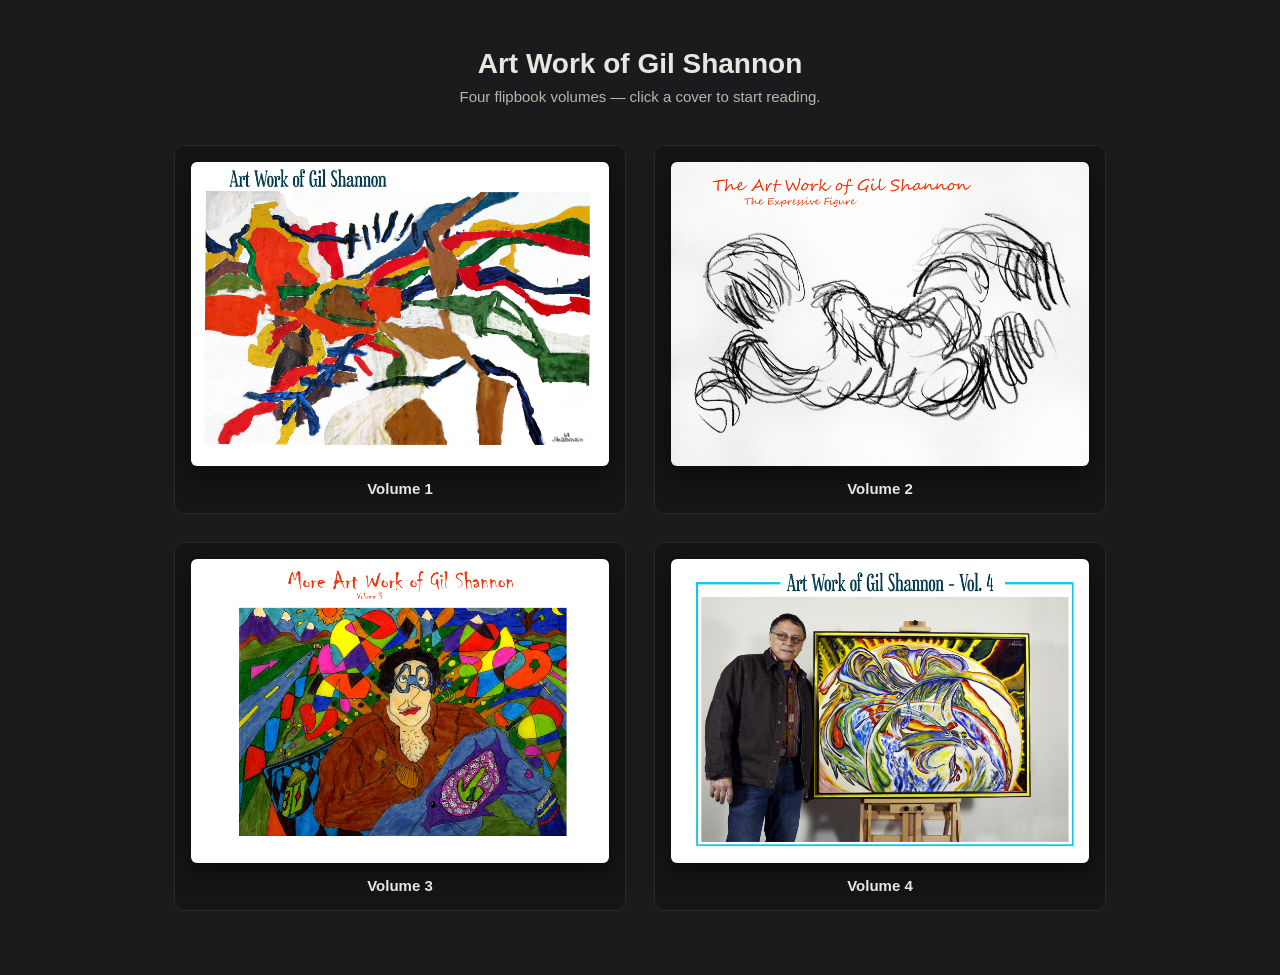
==== index.html @ 5414ab2f "Initial commit: four-volume flipbook site for Gil Shannon's art books Reuses the StPageFlip flipbook" ====
<!DOCTYPE html>
<html lang="en">
<head>
<meta charset="UTF-8">
<meta name="viewport" content="width=device-width, initial-scale=1">
<title>Art Work of Gil Shannon</title>

<meta property="og:type" content="website">
<meta property="og:url" content="https://gmshannon99.github.io/GilsArtBooks-Web/">
<meta property="og:title" content="Art Work of Gil Shannon">
<meta property="og:description" content="Four flipbook volumes of original art by Gil Shannon.">
<meta property="og:image" content="https://gmshannon99.github.io/GilsArtBooks-Web/books/vol1/cover.jpg">

<meta name="twitter:card" content="summary_large_image">
<meta name="twitter:title" content="Art Work of Gil Shannon">
<meta name="twitter:description" content="Four flipbook volumes of original art by Gil Shannon.">
<meta name="twitter:image" content="https://gmshannon99.github.io/GilsArtBooks-Web/books/vol1/cover.jpg">

<link rel="stylesheet" href="style.css">
</head>
<body class="menu-body">
  <div id="menu">
    <h1>Art Work of Gil Shannon</h1>
    <p class="subtitle">Four flipbook volumes &mdash; click a cover to start reading.</p>
    <div class="cover-grid" id="cover-grid"></div>
  </div>

  <script src="volumes.js"></script>
  <script src="menu.js"></script>
</body>
</html>
---- style.css ----
* {
  box-sizing: border-box;
}

html, body {
  margin: 0;
  padding: 0;
  width: 100%;
  height: 100%;
  background: #1b1b1e;
  color: #e8e6e1;
  font-family: -apple-system, BlinkMacSystemFont, "Segoe UI", Roboto, Helvetica, Arial, sans-serif;
}

/* ---------- Main menu (index.html) ---------- */

body.menu-body {
  overflow-y: auto;
  overflow-x: hidden;
  min-height: 100vh;
}

#menu {
  max-width: 980px;
  margin: 0 auto;
  padding: 48px 24px 64px;
  text-align: center;
}

#menu h1 {
  font-size: 28px;
  margin: 0 0 8px;
  color: #e8e6e1;
}

#menu p.subtitle {
  color: #b8b5ae;
  margin: 0 0 40px;
  font-size: 15px;
}

.cover-grid {
  display: grid;
  grid-template-columns: repeat(2, 1fr);
  gap: 28px;
}

@media (max-width: 640px) {
  .cover-grid {
    grid-template-columns: 1fr;
  }
}

.cover-card {
  display: block;
  text-decoration: none;
  color: inherit;
  background: #151517;
  border: 1px solid #2a2a2e;
  border-radius: 10px;
  padding: 16px;
  transition: transform 0.15s ease, border-color 0.15s ease;
}

.cover-card:hover {
  transform: translateY(-4px);
  border-color: #4a4a52;
}

.cover-card img {
  width: 100%;
  height: auto;
  border-radius: 6px;
  display: block;
  box-shadow: 0 8px 24px rgba(0, 0, 0, 0.5);
}

.cover-card .cover-label {
  margin-top: 14px;
  font-size: 15px;
  font-weight: 600;
  color: #e8e6e1;
}

/* ---------- Flipbook viewer (book.html) ---------- */

#app {
  display: flex;
  flex-direction: column;
  height: 100vh;
  height: 100dvh;
}

#topbar {
  flex: 0 0 auto;
  display: flex;
  align-items: center;
  justify-content: space-between;
  padding: 10px 16px;
  font-size: 14px;
  letter-spacing: 0.03em;
  text-transform: uppercase;
  color: #b8b5ae;
  background: #151517;
  border-bottom: 1px solid #2a2a2e;
}

#topbar a.back-link {
  color: #b8b5ae;
  text-decoration: none;
  font-size: 13px;
}

#topbar a.back-link:hover {
  color: #e8e6e1;
}

#title {
  font-weight: 600;
  color: #e8e6e1;
}

#page-indicator {
  font-variant-numeric: tabular-nums;
  font-size: 13px;
  color: #8a877f;
}

#stage {
  position: relative;
  flex: 1 1 auto;
  display: flex;
  align-items: center;
  justify-content: center;
  overflow: hidden;
  padding: 12px;
  min-height: 0;
}

#book {
  filter: drop-shadow(0 10px 30px rgba(0, 0, 0, 0.55));
}

#book canvas,
#book img {
  user-select: none;
  -webkit-user-drag: none;
}

.page {
  background: #101012;
  overflow: hidden;
}

.page-surface {
  position: relative;
  width: 100%;
  height: 100%;
}

.page-surface img {
  display: block;
  width: 100%;
  height: 100%;
  object-fit: contain;
}

.page-number {
  position: absolute;
  left: 50%;
  bottom: 12px;
  transform: translateX(-50%);
  font-size: 13px;
  color: #f2f0ec;
  background: rgba(20, 20, 22, 0.62);
  padding: 2px 10px;
  border-radius: 10px;
  font-variant-numeric: tabular-nums;
  pointer-events: none;
}

.page-instructions {
  display: flex;
  align-items: center;
  justify-content: center;
  background: #151517;
  cursor: pointer;
}

.page-instructions .instructions-text {
  max-width: 80%;
  text-align: center;
  font-size: 18px;
  line-height: 1.5;
  color: #e8e6e1;
}

.nav-btn {
  position: absolute;
  top: 50%;
  transform: translateY(-50%);
  width: 44px;
  height: 44px;
  border-radius: 50%;
  border: 1px solid rgba(255, 255, 255, 0.15);
  background: rgba(20, 20, 22, 0.55);
  color: #e8e6e1;
  font-size: 22px;
  line-height: 1;
  cursor: pointer;
  display: flex;
  align-items: center;
  justify-content: center;
  backdrop-filter: blur(4px);
  transition: background 0.15s ease, opacity 0.15s ease, transform 0.15s ease;
  z-index: 5;
}

.nav-btn:hover {
  background: rgba(40, 40, 44, 0.8);
}

.nav-btn:active {
  transform: translateY(-50%) scale(0.94);
}

.nav-btn:disabled {
  opacity: 0.25;
  cursor: default;
}

#prev-btn {
  left: 10px;
}

#next-btn {
  right: 10px;
}

#hint {
  flex: 0 0 auto;
  text-align: center;
  font-size: 12px;
  color: #6f6c65;
  padding: 8px 12px 12px;
}

#loading {
  position: fixed;
  inset: 0;
  display: flex;
  flex-direction: column;
  align-items: center;
  justify-content: center;
  gap: 14px;
  background: #1b1b1e;
  color: #b8b5ae;
  font-size: 14px;
  z-index: 20;
  transition: opacity 0.3s ease;
}

#loading.hidden {
  opacity: 0;
  pointer-events: none;
}

.spinner {
  width: 32px;
  height: 32px;
  border-radius: 50%;
  border: 3px solid rgba(255, 255, 255, 0.15);
  border-top-color: #e8e6e1;
  animation: spin 0.8s linear infinite;
}

@keyframes spin {
  to {
    transform: rotate(360deg);
  }
}

@media (max-width: 700px) {
  #topbar {
    font-size: 12px;
    padding: 8px 12px;
  }

  .nav-btn {
    width: 38px;
    height: 38px;
    font-size: 18px;
  }

  #hint {
    font-size: 11px;
  }
}

@media (max-width: 480px) {
  #hint {
    display: none;
  }
}
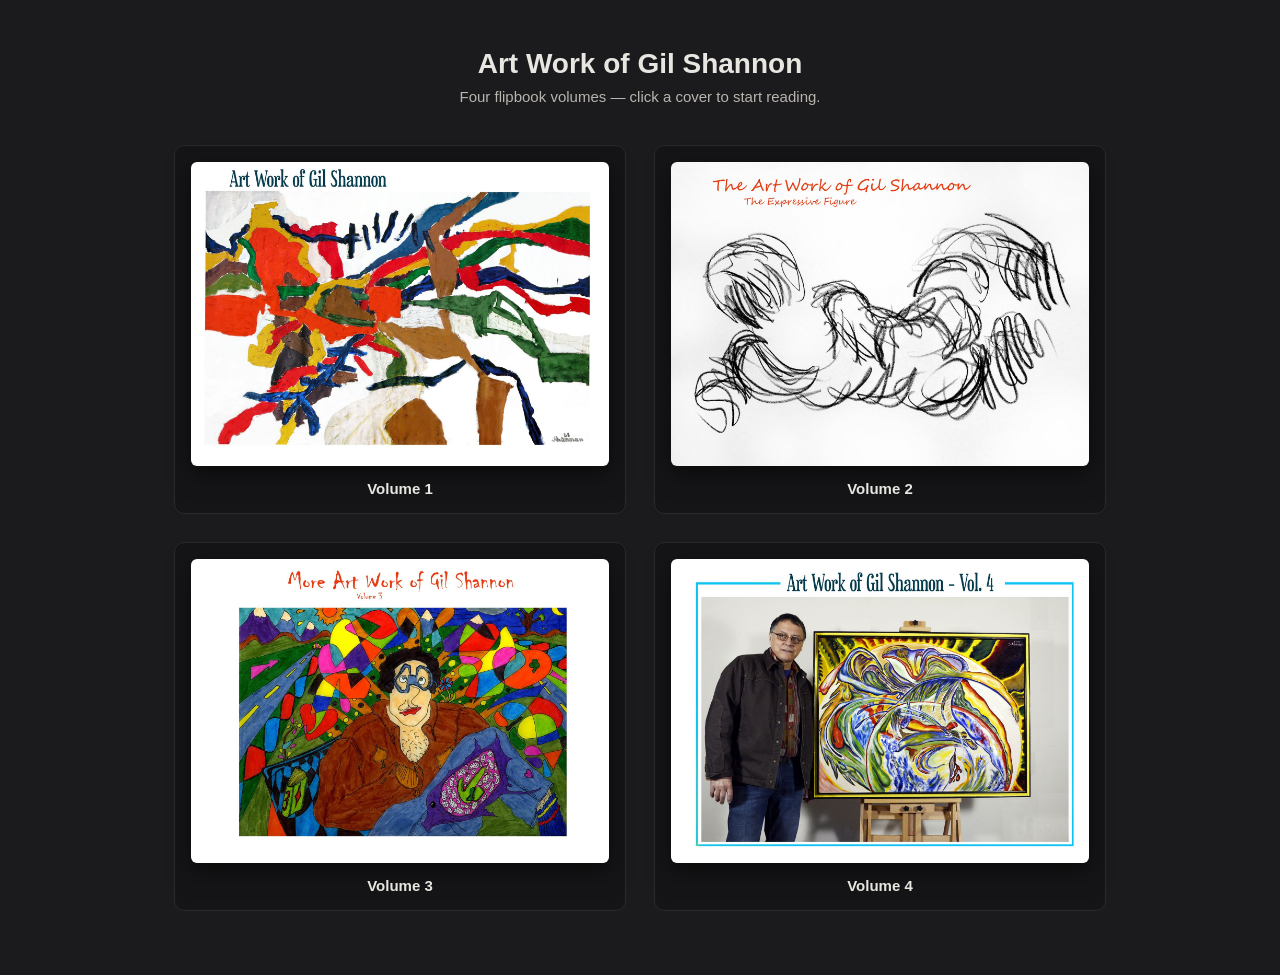
==== commit 80c79f20: "Update OG/Twitter description with real site copy Replaces the placeholder generic description with " ====
--- a/index.html
+++ b/index.html
@@ -8,12 +8,12 @@
 <meta property="og:type" content="website">
 <meta property="og:url" content="https://gmshannon99.github.io/GilsArtBooks-Web/">
 <meta property="og:title" content="Art Work of Gil Shannon">
-<meta property="og:description" content="Four flipbook volumes of original art by Gil Shannon.">
+<meta property="og:description" content="Browse four volumes of paintings, drawings, and sketches by artist Gil Shannon — an interactive page-flip gallery spanning decades of his work.">
 <meta property="og:image" content="https://gmshannon99.github.io/GilsArtBooks-Web/books/vol1/cover.jpg">
 
 <meta name="twitter:card" content="summary_large_image">
 <meta name="twitter:title" content="Art Work of Gil Shannon">
-<meta name="twitter:description" content="Four flipbook volumes of original art by Gil Shannon.">
+<meta name="twitter:description" content="Browse four volumes of paintings, drawings, and sketches by artist Gil Shannon — an interactive page-flip gallery spanning decades of his work.">
 <meta name="twitter:image" content="https://gmshannon99.github.io/GilsArtBooks-Web/books/vol1/cover.jpg">
 
 <link rel="stylesheet" href="style.css">
